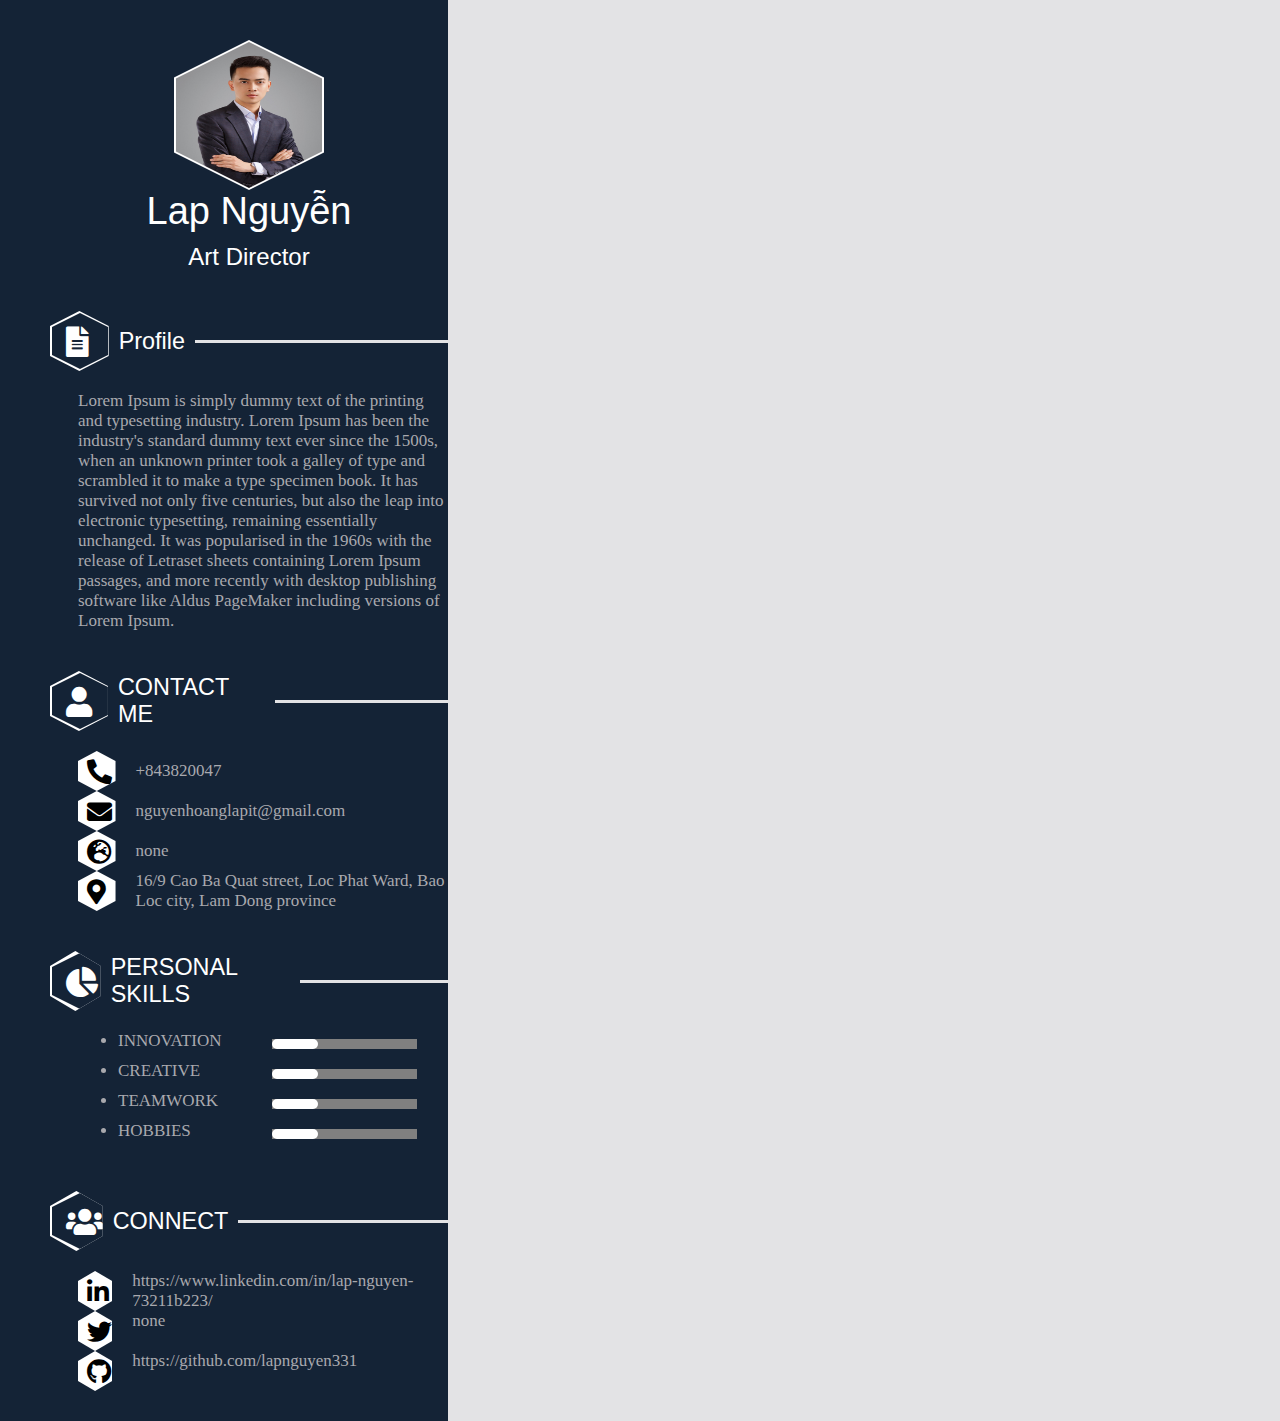
==== ex1_CV/index.html @ 18c1c734 "xong side bar" ====
<html lang="en">
<head>
    <meta charset="UTF-8">
    <meta name="viewport" content="width=device-width, initial-scale=1.0">
    <title>Document</title>
    <link rel="stylesheet" href="https://cdnjs.cloudflare.com/ajax/libs/font-awesome/5.15.4/css/all.min.css" />



    <style>
        /* reset css */
        *{
            margin: 0;
            border: 0;
            box-sizing: border-box;
        }
        body{
            display: flex;
            flex-direction: row;
            background-color:#e3e3e5 ;

        }
        /* side bar */
        #side-bar{
            width: 35%;
            display: flex;
            flex-direction: column;
            height: fit-content;
        }
        #side-bar .container{
            background-color: #142336;
        }
        #side-bar .wrapper{
            margin-left: 50px;
            margin-top: 40px; 
        }
        .title-top{
            margin-top:40px;
        }
        .avatar{
            display: flex;
            flex-direction: column;
            align-items: center;
        }
        .avatar-image{
            width: 150px;
            height: 150px;
        }
        /* poligon */
        .poligon {
        display: inline-block;
        position: relative;
        background: white;
        box-sizing: border-box;
        -webkit-clip-path: polygon(92.32051% 40%, 93.79385% 43.1596%, 94.69616% 46.52704%, 95% 50%, 94.69616% 53.47296%, 93.79385% 56.8404%, 92.32051% 60%, 79.82051% 81.65064%, 77.82089% 84.50639%, 75.35575% 86.97152%, 72.5% 88.97114%, 69.3404% 90.44449%, 65.97296% 91.34679%, 62.5% 91.65064%, 37.5% 91.65064%, 34.02704% 91.34679%, 30.6596% 90.44449%, 27.5% 88.97114%, 24.64425% 86.97152%, 22.17911% 84.50639%, 20.17949% 81.65064%, 7.67949% 60%, 6.20615% 56.8404%, 5.30384% 53.47296%, 5% 50%, 5.30384% 46.52704%, 6.20615% 43.1596%, 7.67949% 40%, 20.17949% 18.34936%, 22.17911% 15.49361%, 24.64425% 13.02848%, 27.5% 11.02886%, 30.6596% 9.55551%, 34.02704% 8.65321%, 37.5% 8.34936%, 62.5% 8.34936%, 65.97296% 8.65321%, 69.3404% 9.55551%, 72.5% 11.02886%, 75.35575% 13.02848%, 77.82089% 15.49361%, 79.82051% 18.34936%);
        clip-path: polygon(50% 0, 100% 25%, 100% 75%, 50% 100%, 0 75%, 0 25%);
        }
        .poligon img, .poli-icon{
            position: absolute;
            -webkit-clip-path: polygon(92.32051% 40%, 93.79385% 43.1596%, 94.69616% 46.52704%, 95% 50%, 94.69616% 53.47296%, 93.79385% 56.8404%, 92.32051% 60%, 79.82051% 81.65064%, 77.82089% 84.50639%, 75.35575% 86.97152%, 72.5% 88.97114%, 69.3404% 90.44449%, 65.97296% 91.34679%, 62.5% 91.65064%, 37.5% 91.65064%, 34.02704% 91.34679%, 30.6596% 90.44449%, 27.5% 88.97114%, 24.64425% 86.97152%, 22.17911% 84.50639%, 20.17949% 81.65064%, 7.67949% 60%, 6.20615% 56.8404%, 5.30384% 53.47296%, 5% 50%, 5.30384% 46.52704%, 6.20615% 43.1596%, 7.67949% 40%, 20.17949% 18.34936%, 22.17911% 15.49361%, 24.64425% 13.02848%, 27.5% 11.02886%, 30.6596% 9.55551%, 34.02704% 8.65321%, 37.5% 8.34936%, 62.5% 8.34936%, 65.97296% 8.65321%, 69.3404% 9.55551%, 72.5% 11.02886%, 75.35575% 13.02848%, 77.82089% 15.49361%, 79.82051% 18.34936%);
            clip-path: polygon(50% 0, 100% 25%, 100% 75%, 50% 100%, 0 75%, 0 25%);
        }
        
        .avatar-image img {
            top: 2px; /* equal to border thickness */
            left: 2px; /* equal to border thickness */
            width: 146px; /* container height - (border thickness * 2) */
            height: 146px; /* container height - (border thickness * 2) */
        }

        .name{
            font-family: Arial, Helvetica, sans-serif;
            font-weight: 300;
            color: #fff;
            font-size: 38px;
            margin-bottom: 10px;
        }
        .job-position{
            font-family: Arial, Helvetica, sans-serif;
            font-weight: 100;
            color: #fff;
            font-size: 24px;
        }
        #side-bar .head{
            display: flex;
            flex-direction: row;
            align-items: center;
        }
        #side-bar .head .icon{
            width: 60px;
            height: 60px;
            background-color: white;
        }
        
        .head .poli-icon{
            background-color: #142336;
            top: 2px; /* equal to border thickness */
            left: 2px; /* equal to border thickness */
            width: 56px; /* container height - (border thickness * 2) */
            height: 56px; /* container height - (border thickness * 2) */
        }
       
        #side-bar .head .icon i {
            position: relative;
            top: 25%;
            left: 25%;
            font-size: 30px;
            width:100%; 
            height: 100%;
            color: white;
        }
        #side-bar .title{
            color: white;
            font-size: 20px;
            font-family:'Segoe UI', Tahoma, Geneva, Verdana, sans-serif;
            margin-left: 10px;
        }
        .title h3{
            font-weight: 400;
        }
        #side-bar .line{
            border-bottom: 3px solid #e3e3e5;
            margin-left: 10px;
            height: 50%;
        }
        .profile .line{
            width: 65%;
        }
        .contact .line{
            width: 45%;
        }
        .skill .line{
            width: 44%;
        }
        .connect .line{
            width: 60%;
        }
        #side-bar .content{
            margin-top: 20px;
            margin-bottom: 30px;
            margin-left: 28px;
            font-size: 17px;
            color: #a9a9ae;
        }
       
        .phone, .email,.website,.address,.social{
            display: flex;
            flex-direction: row;
            align-items: center;
            width: 100%;
        }
        .content .icon{
            width: 40px;
            height: 40px;
            background-color: white;
        }
       
        .content .icon i{
            position: relative;
            top: 20%;
            left: 25%;
            font-size: 25px;
            width:100%; 
            height: 100%;
            color: black;
        }

        .contact .detail{
            margin-left: 20px;
            font-size: 17px;
            color: #a9a9ae;
            width: 90%;
        }
        .skill .content {
            display: flex;
            flex-direction: row;

        }
        .skill .content li {
            margin-bottom: 10px;
        }
        .skill .proccess{
            list-style: none;
            width: 50%;
        }
        /* disable default css of browser */
        progress[value] {
            -webkit-appearance:none;
            -moz-appearance:none;        
             appearance: none;
        }
        .skill  progress[value] {
            border: none;
            width: 100%;
            height: 10px;
            margin: 0 10px;
            border-radius: 10em;
            background: #142336;
        }
        progress[value]::-webkit-progress-value {
            border-radius: 10em;
            background: white;
        }
        progress[value]::-moz-progress-bar {
            border-radius: 15em;
            background: white;
        }                  
        
        .connect .social a{
            display: flex;
            flex-direction: row;
            width: 100%;
            text-decoration: none;

        }
        .connect .social .detail{
            margin-left: 20px;
            color: #a9a9ae;
            width: 100%;
            
        }

        /* content */
    </style>
</head>
<body>
    <!-- side bar -->
    <section id="side-bar">
        <div class="container">
          <div class="wrapper">
            <div class="avatar title-top">
                <div class="avatar-image poligon">
                    <img src="./anh-cv-07.jpg" alt="">
                </div>
                <h3 class="name">Lap Nguyễn</h3>
                <h4 class="job-position">Art Director</h3>
            </div>
            <div class="profile title-top">
                <div class="head">
                    <div class="icon poligon ">
                        <div class="poli-icon">
                            <i  class="fas  fa-file-alt"></i>
                        </div>
                    </div>
                    <div class="title">
                        <h3 >Profile</h3>
                    </div>
                    <div class="line"></div>
                </div>
                <div class="content">
                    <p>Lorem Ipsum is simply dummy text of the printing and typesetting industry. Lorem Ipsum has been the industry's standard dummy text ever since the 1500s, when an unknown printer took a galley of type and scrambled it to make a type specimen book. It has survived not only five centuries, but also the leap into electronic typesetting, remaining essentially unchanged. It was popularised in the 1960s with the release of Letraset sheets containing Lorem Ipsum passages, and more recently with desktop publishing software like Aldus PageMaker including versions of Lorem Ipsum.</p>
                </div>
            </div>
            <div class="contact title-top">
                <div class="head">
                    <div class="icon poligon">
                        <div class="poli-icon">
                            <i class="fas fa-user"></i>
                        </div>
                    </div>
                    <div class="title">
                        <h3>CONTACT ME</h3>
                    </div>
                    <div class="line"></div>
                </div>
                <div class="content ">
                   <div class="phone">
                        <div class="icon poligon">
                                <i class="fas fa-phone-alt"></i>
                        </div>
                        <div class="detail">
                            <p>+843820047</p>
                        </div>
                   </div>
                    <div class="email">
                        <div class="icon poligon">
                            <i class="fas fa-envelope"></i>
                        </div>
                        <div class="detail">
                            <p>nguyenhoanglapit@gmail.com</p>
                        </div>
                   </div>
                    <div class="website">
                        <div class="icon poligon">
                            <i class="fas fa-globe-europe"></i>
                        </div>
                        <div class="detail">
                            <p>none</p>
                        </div>
                   </div>
                    <div class="address">
                        <div class="icon poligon">
                            <i class="fas fa-map-marker-alt"></i>                        </div>
                        <div class="detail">
                            <p>16/9 Cao Ba Quat street, Loc Phat Ward, Bao Loc city, Lam Dong province</p>
                        </div>
                     </div>
                </div>
            </div>
            <div class="skill title-top">
                <div class="head">
                    <div class="icon poligon">
                        <div class="poli-icon">
                            <i class="fas fa-chart-pie"></i>
                        </div>
                    </div>
                    <div class="title">
                        <h3>PERSONAL SKILLS</h3>
                    </div>
                    <div class="line"></div>
                </div>
                <div class="content">
                    <ul  class="label">
                        <li>
                            <p>INNOVATION</p>
                        </li>
                        <li>
                            <p>CREATIVE</p>
                        </li>
                        <li>
                            <p>TEAMWORK</p>
                        </li>
                        <li>
                            <p>HOBBIES</p>
                        </li>
                    </ul>
                    <ul class="proccess">
                        <li>
                            <progress id="file" value="32" max="100"> 32% </progress>
                        </li>
                        <li>
                            <progress id="file" value="32" max="100"> 32% </progress>
                        </li>
                        <li>
                            <progress id="file" value="32" max="100"> 32% </progress>
                        </li>
                        <li>
                            <progress id="file" value="32" max="100"> 32% </progress>
                        </li>
                    </ul>
                </div>
            </div>
            <div class="connect title-top">
                <div class="head">
                    <div class="icon poligon">
                        <div class="poli-icon">
                            <i class="fas fa-users"></i>
                        </div>
                    </div>
                    <div class="title">
                        <h3>CONNECT</h3>
                    </div>
                    <div class="line"></div>
                </div>
                <div class="content">
                    <div class="social">
                        <a href="https://www.linkedin.com/in/lap-nguyen-73211b223/">
                            <div class="icon poligon">
                                <i class="fab fa-linkedin-in"></i>
                            </div>
                            <div class="detail">
                                <p>https://www.linkedin.com/in/lap-nguyen-73211b223/</p>
                            </div>
                        </a>
                   </div>
                    <div class="social">
                        <a href="">
                            <div class="icon poligon">
                                <i class="fab fa-twitter"></i>
                            </div>
                            <div class="detail">
                                <p>none</p>
                            </div>
                        </a>
                   </div>
                   
                    <div class="social">
                        <a href="https://github.com/lapnguyen331">
                            <div class="icon poligon">
                                <i class="fab fa-github"></i>
                            </div>
                            <div class="detail">
                                <p>https://github.com/lapnguyen331</p>
                            </div>
                        </a>
                     </div>
                 </div>
            
                </div>
          </div>
        </div>
    </section>
    <!-- main -->
    <section id="main">

    </section>
</body>
</html>
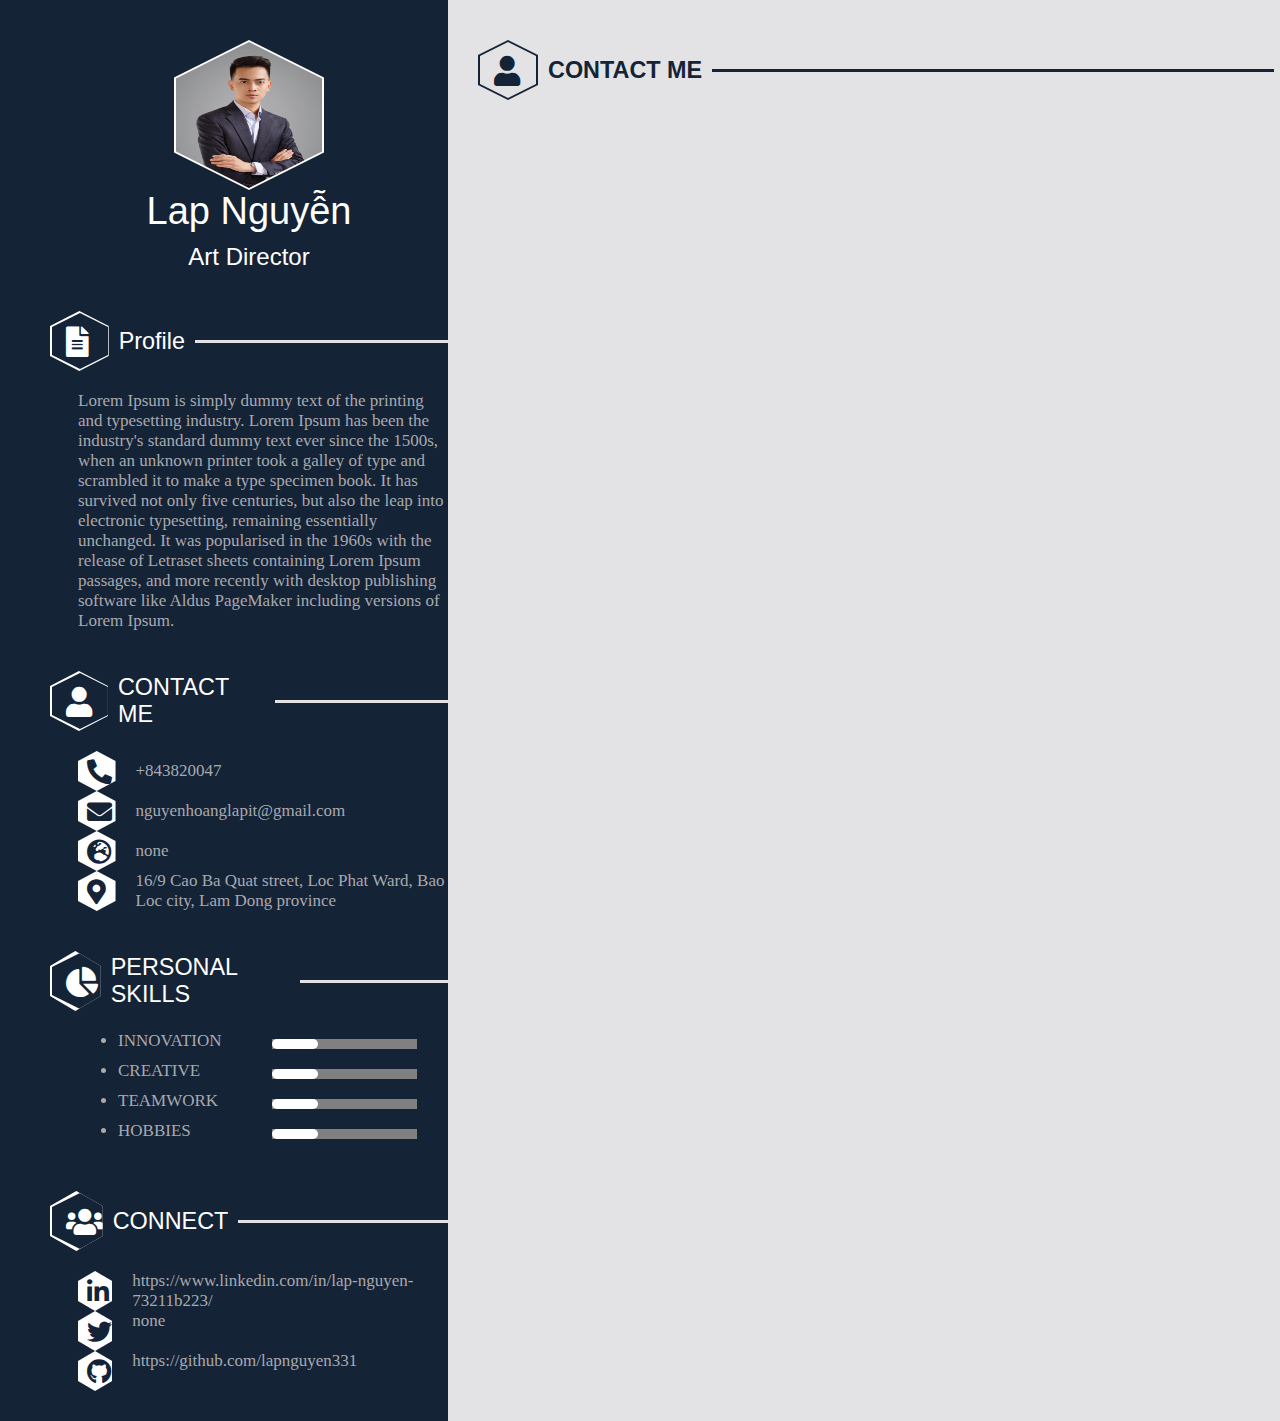
==== commit 164b7c2b: "sửa side bar và header phần content" ====
--- a/ex1_CV/index.html
+++ b/ex1_CV/index.html
@@ -34,7 +34,7 @@
             margin-left: 50px;
             margin-top: 40px; 
         }
-        .title-top{
+        .margin-top{
             margin-top:40px;
         }
         .avatar{
@@ -48,12 +48,12 @@
         }
         /* poligon */
         .poligon {
-        display: inline-block;
-        position: relative;
-        background: white;
-        box-sizing: border-box;
-        -webkit-clip-path: polygon(92.32051% 40%, 93.79385% 43.1596%, 94.69616% 46.52704%, 95% 50%, 94.69616% 53.47296%, 93.79385% 56.8404%, 92.32051% 60%, 79.82051% 81.65064%, 77.82089% 84.50639%, 75.35575% 86.97152%, 72.5% 88.97114%, 69.3404% 90.44449%, 65.97296% 91.34679%, 62.5% 91.65064%, 37.5% 91.65064%, 34.02704% 91.34679%, 30.6596% 90.44449%, 27.5% 88.97114%, 24.64425% 86.97152%, 22.17911% 84.50639%, 20.17949% 81.65064%, 7.67949% 60%, 6.20615% 56.8404%, 5.30384% 53.47296%, 5% 50%, 5.30384% 46.52704%, 6.20615% 43.1596%, 7.67949% 40%, 20.17949% 18.34936%, 22.17911% 15.49361%, 24.64425% 13.02848%, 27.5% 11.02886%, 30.6596% 9.55551%, 34.02704% 8.65321%, 37.5% 8.34936%, 62.5% 8.34936%, 65.97296% 8.65321%, 69.3404% 9.55551%, 72.5% 11.02886%, 75.35575% 13.02848%, 77.82089% 15.49361%, 79.82051% 18.34936%);
-        clip-path: polygon(50% 0, 100% 25%, 100% 75%, 50% 100%, 0 75%, 0 25%);
+            display: inline-block;
+            position: relative;
+            background: white;
+            box-sizing: border-box;
+            -webkit-clip-path: polygon(92.32051% 40%, 93.79385% 43.1596%, 94.69616% 46.52704%, 95% 50%, 94.69616% 53.47296%, 93.79385% 56.8404%, 92.32051% 60%, 79.82051% 81.65064%, 77.82089% 84.50639%, 75.35575% 86.97152%, 72.5% 88.97114%, 69.3404% 90.44449%, 65.97296% 91.34679%, 62.5% 91.65064%, 37.5% 91.65064%, 34.02704% 91.34679%, 30.6596% 90.44449%, 27.5% 88.97114%, 24.64425% 86.97152%, 22.17911% 84.50639%, 20.17949% 81.65064%, 7.67949% 60%, 6.20615% 56.8404%, 5.30384% 53.47296%, 5% 50%, 5.30384% 46.52704%, 6.20615% 43.1596%, 7.67949% 40%, 20.17949% 18.34936%, 22.17911% 15.49361%, 24.64425% 13.02848%, 27.5% 11.02886%, 30.6596% 9.55551%, 34.02704% 8.65321%, 37.5% 8.34936%, 62.5% 8.34936%, 65.97296% 8.65321%, 69.3404% 9.55551%, 72.5% 11.02886%, 75.35575% 13.02848%, 77.82089% 15.49361%, 79.82051% 18.34936%);
+            clip-path: polygon(50% 0, 100% 25%, 100% 75%, 50% 100%, 0 75%, 0 25%);
         }
         .poligon img, .poli-icon{
             position: absolute;
@@ -81,47 +81,79 @@
             color: #fff;
             font-size: 24px;
         }
-        #side-bar .head{
+        #side-bar .head, #main .head{
             display: flex;
             flex-direction: row;
             align-items: center;
         }
-        #side-bar .head .icon{
+         .head .icon{
             width: 60px;
             height: 60px;
+           
+        }
+        #side-bar .head .icon {
             background-color: white;
+        }
+        #main .head .icon {
+            background-color: #142336;
         }
         
         .head .poli-icon{
-            background-color: #142336;
             top: 2px; /* equal to border thickness */
             left: 2px; /* equal to border thickness */
             width: 56px; /* container height - (border thickness * 2) */
             height: 56px; /* container height - (border thickness * 2) */
         }
+        #side-bar .poli-icon{
+            background-color: #142336;
+        }
+        #main .poli-icon{
+            background-color: #e3e3e5;
+        }
        
-        #side-bar .head .icon i {
+         .head .icon i {
             position: relative;
             top: 25%;
             left: 25%;
             font-size: 30px;
             width:100%; 
             height: 100%;
+        }
+        #side-bar .head .icon i{
             color: white;
         }
-        #side-bar .title{
-            color: white;
+        #side-bar .content i{
+            color: #142336;
+        }
+        #main .icon i {
+            color:#142336 ;
+        }
+         .title{
             font-size: 20px;
             font-family:'Segoe UI', Tahoma, Geneva, Verdana, sans-serif;
             margin-left: 10px;
         }
-        .title h3{
+        #side-bar .title{
+            color: white;
+        }
+        #main .title{
+            color: #142336;
+        }
+         .title h3{
             font-weight: 400;
+        }
+        #main .title h3{
+            font-weight: 600;
+        }
+         .line{
+            margin-left: 10px;
+            height: 50%;
         }
         #side-bar .line{
             border-bottom: 3px solid #e3e3e5;
-            margin-left: 10px;
-            height: 50%;
+        }
+        #main .line{
+            border-bottom: 3px solid #142336;
         }
         .profile .line{
             width: 65%;
@@ -134,6 +166,9 @@
         }
         .connect .line{
             width: 60%;
+        }
+        #main .line{
+            width: 70%;
         }
         #side-bar .content{
             margin-top: 20px;
@@ -183,7 +218,7 @@
             list-style: none;
             width: 50%;
         }
-        /* disable default css of browser */
+        /* disable default progress tag css of browser */
         progress[value] {
             -webkit-appearance:none;
             -moz-appearance:none;        
@@ -219,8 +254,18 @@
             width: 100%;
             
         }
-
-        /* content */
+        /* main */
+        #main{
+            width: 65%;
+            display: flex;
+            flex-direction: column;
+            height: fit-content;
+        }
+        #main .container{
+            margin-left: 30px;
+        }
+       
+
     </style>
 </head>
 <body>
@@ -228,14 +273,14 @@
     <section id="side-bar">
         <div class="container">
           <div class="wrapper">
-            <div class="avatar title-top">
+            <div class="avatar margin-top">
                 <div class="avatar-image poligon">
                     <img src="./anh-cv-07.jpg" alt="">
                 </div>
                 <h3 class="name">Lap Nguyễn</h3>
                 <h4 class="job-position">Art Director</h3>
             </div>
-            <div class="profile title-top">
+            <div class="profile margin-top">
                 <div class="head">
                     <div class="icon poligon ">
                         <div class="poli-icon">
@@ -251,7 +296,7 @@
                     <p>Lorem Ipsum is simply dummy text of the printing and typesetting industry. Lorem Ipsum has been the industry's standard dummy text ever since the 1500s, when an unknown printer took a galley of type and scrambled it to make a type specimen book. It has survived not only five centuries, but also the leap into electronic typesetting, remaining essentially unchanged. It was popularised in the 1960s with the release of Letraset sheets containing Lorem Ipsum passages, and more recently with desktop publishing software like Aldus PageMaker including versions of Lorem Ipsum.</p>
                 </div>
             </div>
-            <div class="contact title-top">
+            <div class="contact margin-top">
                 <div class="head">
                     <div class="icon poligon">
                         <div class="poli-icon">
@@ -297,7 +342,7 @@
                      </div>
                 </div>
             </div>
-            <div class="skill title-top">
+            <div class="skill margin-top">
                 <div class="head">
                     <div class="icon poligon">
                         <div class="poli-icon">
@@ -340,7 +385,7 @@
                     </ul>
                 </div>
             </div>
-            <div class="connect title-top">
+            <div class="connect margin-top">
                 <div class="head">
                     <div class="icon poligon">
                         <div class="poli-icon">
@@ -383,16 +428,31 @@
                                 <p>https://github.com/lapnguyen331</p>
                             </div>
                         </a>
-                     </div>
-                 </div>
-            
-                </div>
+                    </div>
+                </div>
+            </div>
           </div>
         </div>
     </section>
     <!-- main -->
     <section id="main">
-
+        <div class="container">
+            <div class=" margin-top">
+                <div class="head">
+                    <div class="icon poligon">
+                        <div class="poli-icon">
+                            <i class="fas fa-user"></i>
+                        </div>
+                    </div>
+                    <div class="title">
+                        <h3>CONTACT ME</h3>
+                    </div>
+                    <div class="line"></div>
+                </div>
+                <div class="content">
+
+                </div>
+        </div>
     </section>
 </body>
 </html>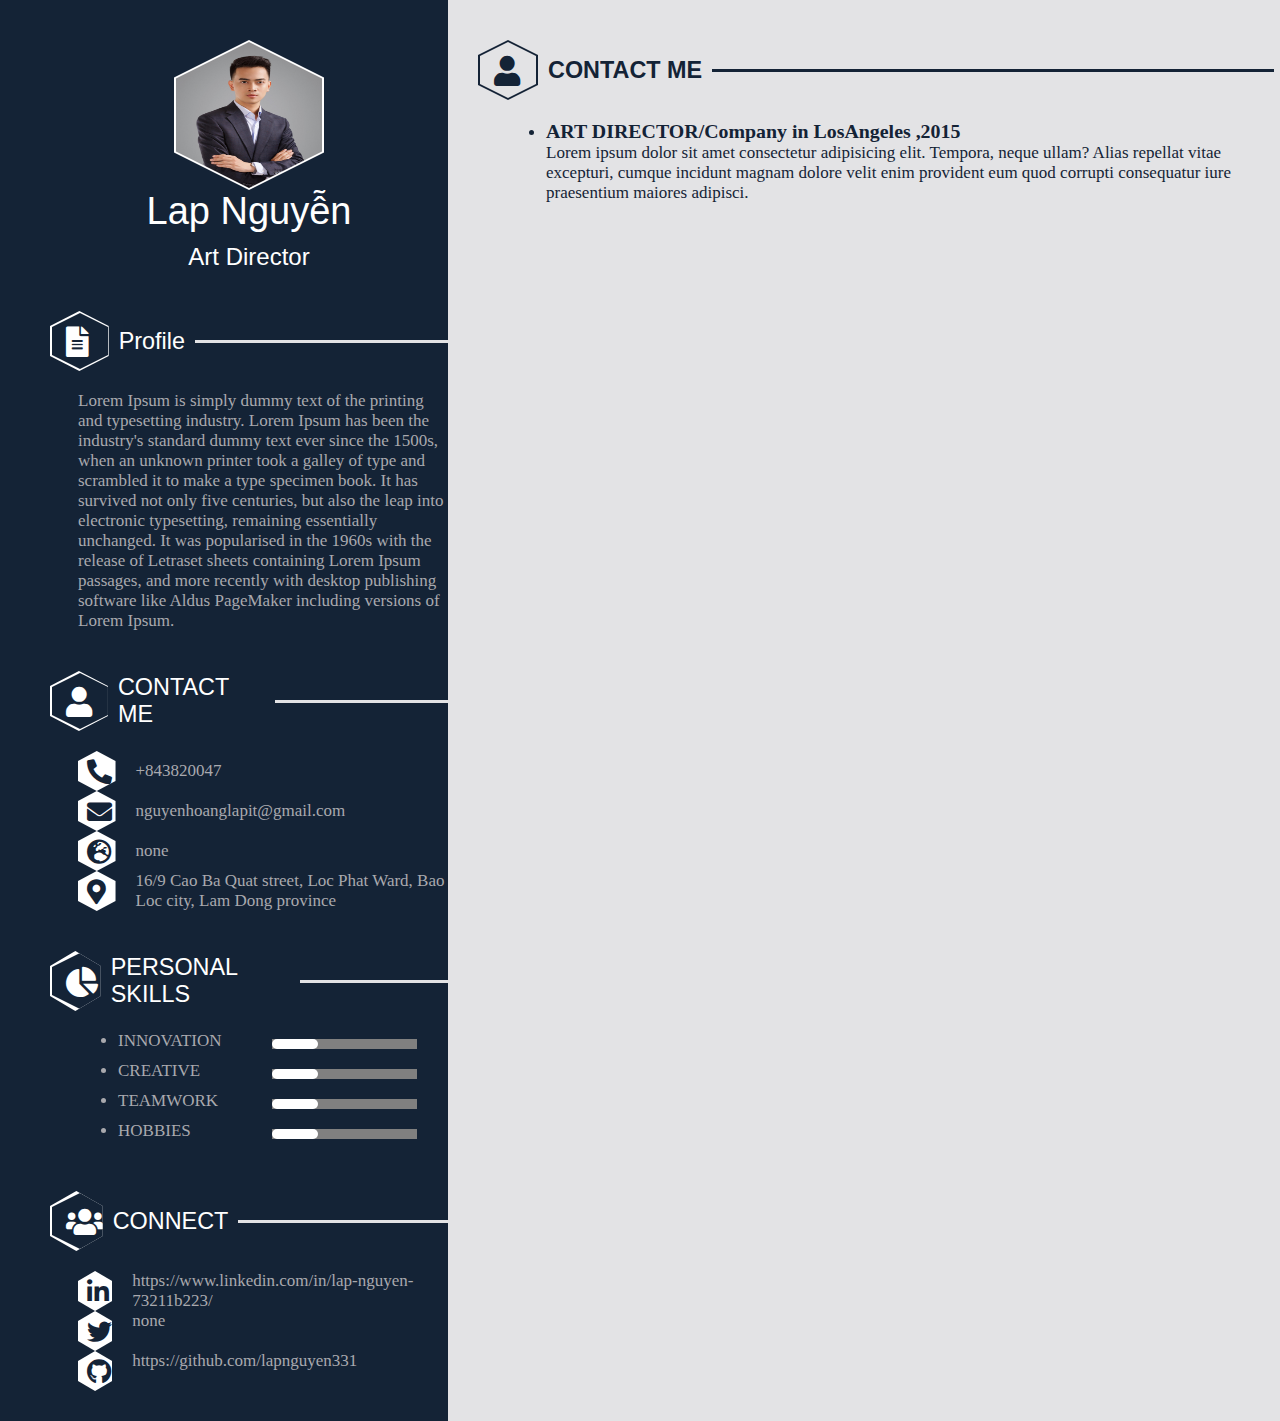
==== commit 1e399b98: "xong header" ====
--- a/ex1_CV/index.html
+++ b/ex1_CV/index.html
@@ -264,6 +264,25 @@
         #main .container{
             margin-left: 30px;
         }
+        #main .content {
+            margin-top: 20px;
+            margin-bottom: 30px;
+            margin-left: 28px;
+            font-size: 17px;
+            color: #142336;
+            
+        }
+        #main .col {
+            display: flex;
+            flex-direction: column;
+        }
+        #main .row {
+            display: flex;
+            flex-direction: row;
+        }
+
+
+
        
 
     </style>
@@ -450,7 +469,17 @@
                     <div class="line"></div>
                 </div>
                 <div class="content">
-
+                    <ul class="col">
+                        <li class="item">
+                            <div class="item">
+                                <h3><b>ART DIRECTOR</b>/<span>Company in LosAngeles ,2015</span></h3>
+                                <div class="detail">
+                                    Lorem ipsum dolor sit amet consectetur adipisicing elit. Tempora, neque ullam? Alias repellat vitae excepturi, cumque incidunt magnam dolore velit enim provident eum quod corrupti consequatur iure praesentium maiores adipisci.
+                                </div>
+                            </div>
+                        </li>
+                        
+                    </ul>
                 </div>
         </div>
     </section>
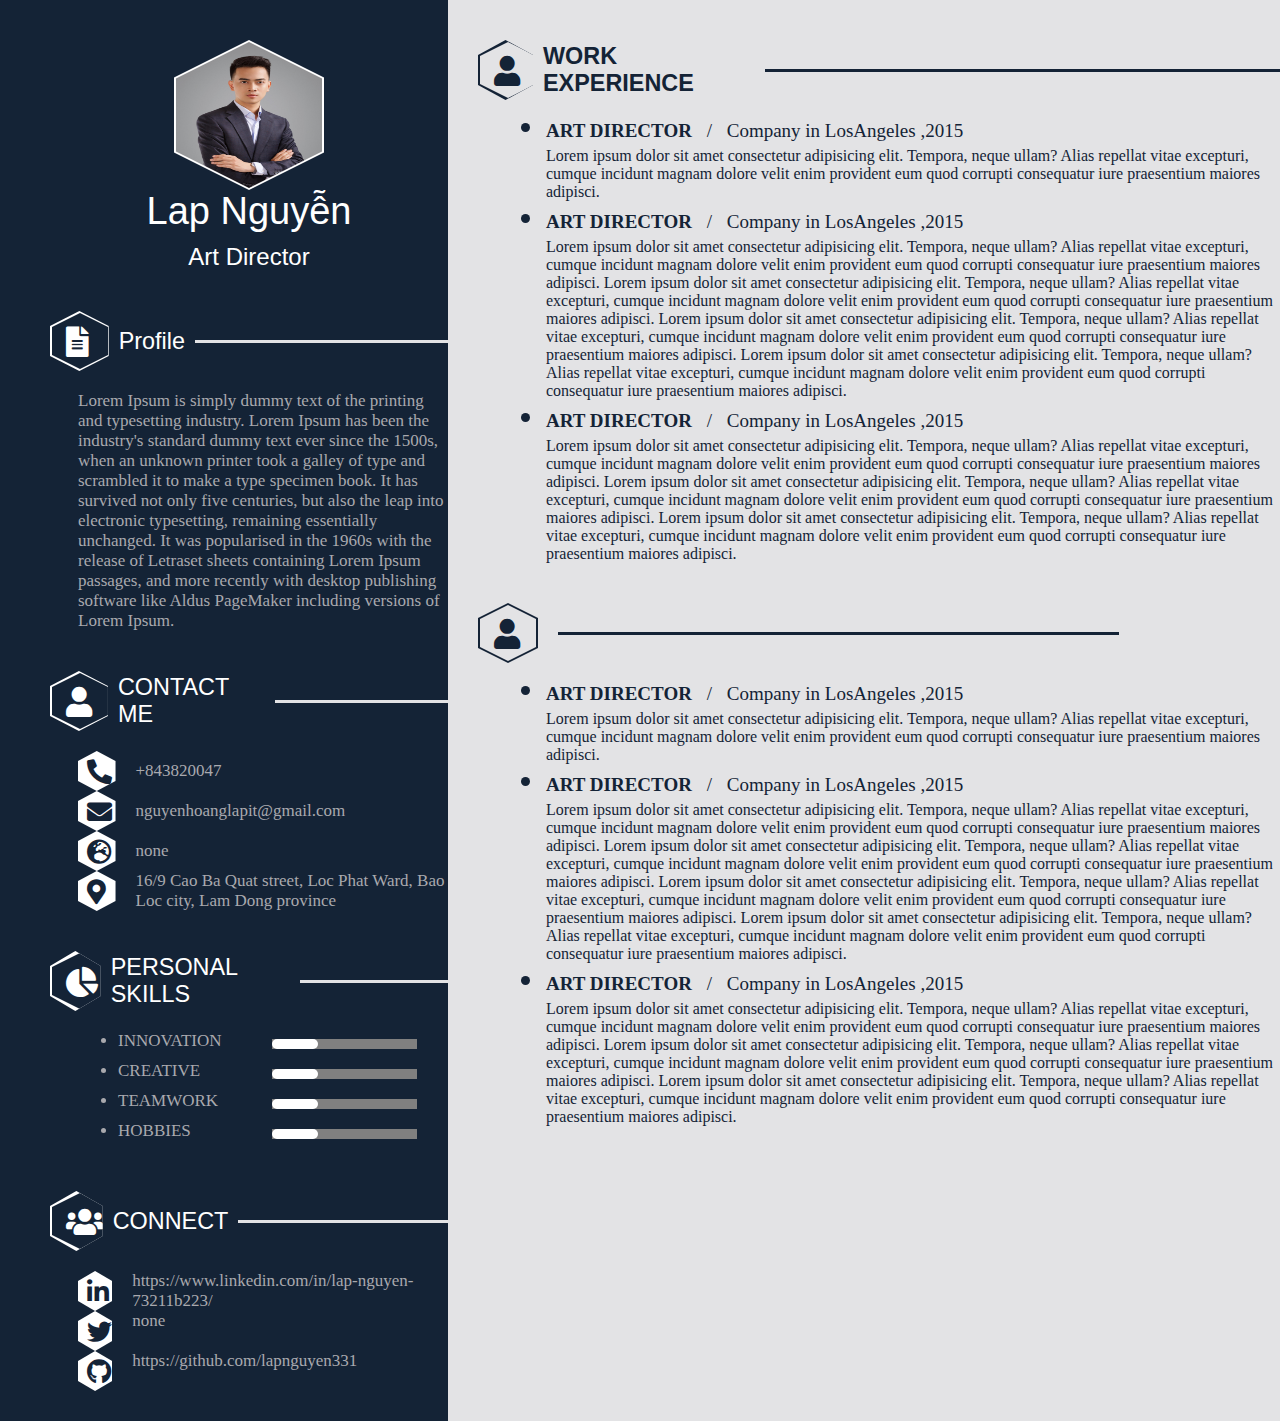
==== commit 2ebbc81f: "complete field" ====
--- a/ex1_CV/index.html
+++ b/ex1_CV/index.html
@@ -265,7 +265,7 @@
             margin-left: 30px;
         }
         #main .content {
-            margin-top: 20px;
+            margin-top: 10px;
             margin-bottom: 30px;
             margin-left: 28px;
             font-size: 17px;
@@ -280,6 +280,22 @@
             display: flex;
             flex-direction: row;
         }
+        #main .item h3{
+            font-size: 19px;
+        }
+        #main .item span{
+            font-weight: 400;
+            margin-left: 10px;
+        }
+        #main li::marker{
+            font-size: 30px;
+        }
+        #main .detail{
+            font-size: 16px;
+            padding-top: 5px;
+            height: fit-content;
+        }
+
 
 
 
@@ -456,7 +472,8 @@
     <!-- main -->
     <section id="main">
         <div class="container">
-            <div class=" margin-top">
+            <!-- field -->
+            <div class="field margin-top">
                 <div class="head">
                     <div class="icon poligon">
                         <div class="poli-icon">
@@ -464,24 +481,100 @@
                         </div>
                     </div>
                     <div class="title">
-                        <h3>CONTACT ME</h3>
+                        <h3>WORK EXPERIENCE</h3>
                     </div>
                     <div class="line"></div>
                 </div>
                 <div class="content">
                     <ul class="col">
                         <li class="item">
-                            <div class="item">
-                                <h3><b>ART DIRECTOR</b>/<span>Company in LosAngeles ,2015</span></h3>
+                            <h3><b>ART DIRECTOR</b>
+                                <span>/</span>
+                                <span>Company in LosAngeles ,2015</span>
+                            </h3>
+                            <div class="detail">
+                                Lorem ipsum dolor sit amet consectetur adipisicing elit. Tempora, neque ullam? Alias repellat vitae excepturi, cumque incidunt magnam dolore velit enim provident eum quod corrupti consequatur iure praesentium maiores adipisci.
+                            </div>
+                        </li>
+                        <li class="item">
+                            <h3><b>ART DIRECTOR</b>
+                                <span>/</span>
+                                <span>Company in LosAngeles ,2015</span>
+                            </h3>
+                            <div class="detail">
+                                Lorem ipsum dolor sit amet consectetur adipisicing elit. Tempora, neque ullam? Alias repellat vitae excepturi, cumque incidunt magnam dolore velit enim provident eum quod corrupti consequatur iure praesentium maiores adipisci.
+                                Lorem ipsum dolor sit amet consectetur adipisicing elit. Tempora, neque ullam? Alias repellat vitae excepturi, cumque incidunt magnam dolore velit enim provident eum quod corrupti consequatur iure praesentium maiores adipisci.
+                                Lorem ipsum dolor sit amet consectetur adipisicing elit. Tempora, neque ullam? Alias repellat vitae excepturi, cumque incidunt magnam dolore velit enim provident eum quod corrupti consequatur iure praesentium maiores adipisci.
+                                Lorem ipsum dolor sit amet consectetur adipisicing elit. Tempora, neque ullam? Alias repellat vitae excepturi, cumque incidunt magnam dolore velit enim provident eum quod corrupti consequatur iure praesentium maiores adipisci.
+
+                            </div>
+                        </li>
+                        <li class="item">
+                            <h3><b>ART DIRECTOR</b>
+                                <span>/</span>
+                                <span>Company in LosAngeles ,2015</span>
+                            </h3>
+                            <div class="detail">
+                                Lorem ipsum dolor sit amet consectetur adipisicing elit. Tempora, neque ullam? Alias repellat vitae excepturi, cumque incidunt magnam dolore velit enim provident eum quod corrupti consequatur iure praesentium maiores adipisci.
+                                Lorem ipsum dolor sit amet consectetur adipisicing elit. Tempora, neque ullam? Alias repellat vitae excepturi, cumque incidunt magnam dolore velit enim provident eum quod corrupti consequatur iure praesentium maiores adipisci.
+                                Lorem ipsum dolor sit amet consectetur adipisicing elit. Tempora, neque ullam? Alias repellat vitae excepturi, cumque incidunt magnam dolore velit enim provident eum quod corrupti consequatur iure praesentium maiores adipisci.
+
+                            </div>
+                        </li>
+                    </ul>
+                </div>
+                <!-- field -->
+                <div class="field margin-top">
+                    <div class="head">
+                        <div class="icon poligon">
+                            <div class="poli-icon">
+                                <i class="fas fa-user"></i>
+                            </div>
+                        </div>
+                        <div class="title">
+                            <h3></h3>
+                        </div>
+                        <div class="line"></div>
+                    </div>
+                    <div class="content">
+                        <ul class="col">
+                            <li class="item">
+                                <h3><b>ART DIRECTOR</b>
+                                    <span>/</span>
+                                    <span>Company in LosAngeles ,2015</span>
+                                </h3>
                                 <div class="detail">
                                     Lorem ipsum dolor sit amet consectetur adipisicing elit. Tempora, neque ullam? Alias repellat vitae excepturi, cumque incidunt magnam dolore velit enim provident eum quod corrupti consequatur iure praesentium maiores adipisci.
                                 </div>
-                            </div>
-                        </li>
-                        
-                    </ul>
-                </div>
-        </div>
+                            </li>
+                            <li class="item">
+                                <h3><b>ART DIRECTOR</b>
+                                    <span>/</span>
+                                    <span>Company in LosAngeles ,2015</span>
+                                </h3>
+                                <div class="detail">
+                                    Lorem ipsum dolor sit amet consectetur adipisicing elit. Tempora, neque ullam? Alias repellat vitae excepturi, cumque incidunt magnam dolore velit enim provident eum quod corrupti consequatur iure praesentium maiores adipisci.
+                                    Lorem ipsum dolor sit amet consectetur adipisicing elit. Tempora, neque ullam? Alias repellat vitae excepturi, cumque incidunt magnam dolore velit enim provident eum quod corrupti consequatur iure praesentium maiores adipisci.
+                                    Lorem ipsum dolor sit amet consectetur adipisicing elit. Tempora, neque ullam? Alias repellat vitae excepturi, cumque incidunt magnam dolore velit enim provident eum quod corrupti consequatur iure praesentium maiores adipisci.
+                                    Lorem ipsum dolor sit amet consectetur adipisicing elit. Tempora, neque ullam? Alias repellat vitae excepturi, cumque incidunt magnam dolore velit enim provident eum quod corrupti consequatur iure praesentium maiores adipisci.
+    
+                                </div>
+                            </li>
+                            <li class="item">
+                                <h3><b>ART DIRECTOR</b>
+                                    <span>/</span>
+                                    <span>Company in LosAngeles ,2015</span>
+                                </h3>
+                                <div class="detail">
+                                    Lorem ipsum dolor sit amet consectetur adipisicing elit. Tempora, neque ullam? Alias repellat vitae excepturi, cumque incidunt magnam dolore velit enim provident eum quod corrupti consequatur iure praesentium maiores adipisci.
+                                    Lorem ipsum dolor sit amet consectetur adipisicing elit. Tempora, neque ullam? Alias repellat vitae excepturi, cumque incidunt magnam dolore velit enim provident eum quod corrupti consequatur iure praesentium maiores adipisci.
+                                    Lorem ipsum dolor sit amet consectetur adipisicing elit. Tempora, neque ullam? Alias repellat vitae excepturi, cumque incidunt magnam dolore velit enim provident eum quod corrupti consequatur iure praesentium maiores adipisci.
+    
+                                </div>
+                            </li>
+                        </ul>
+                    </div>
+            </div>
     </section>
 </body>
 </html>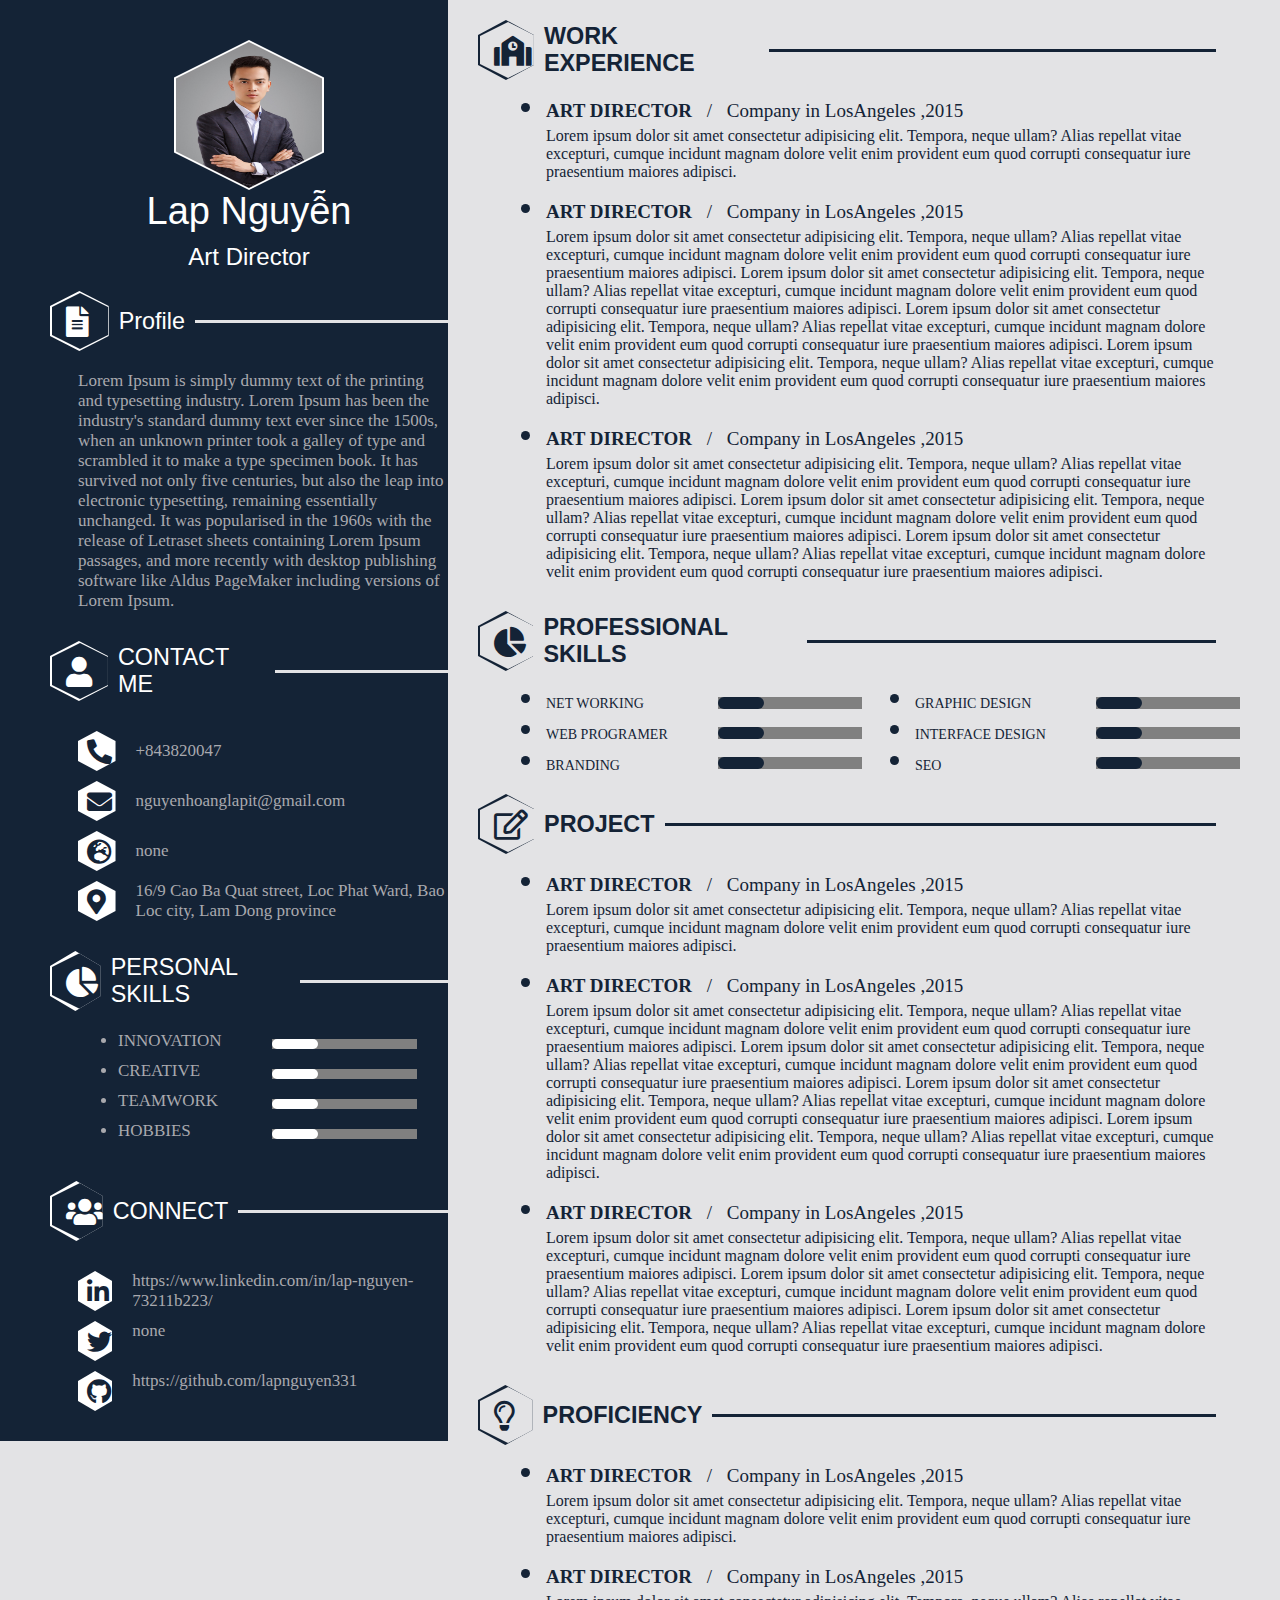
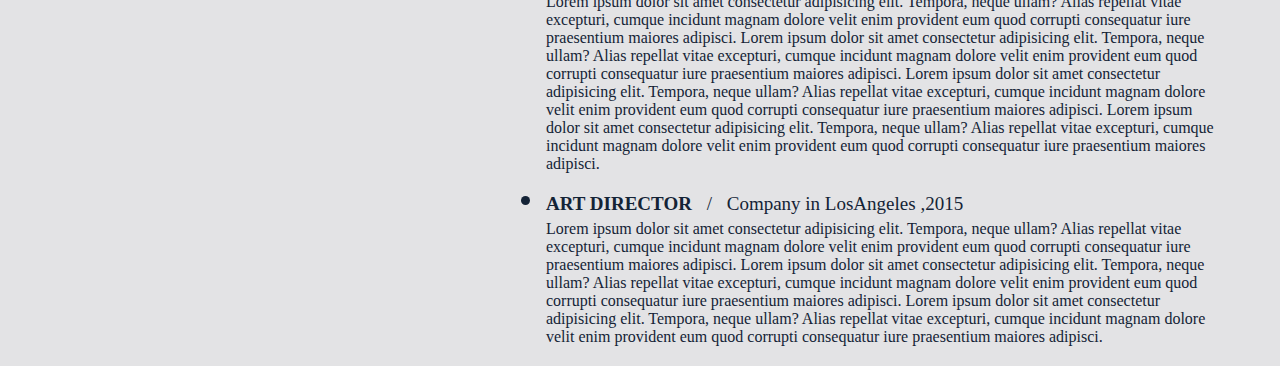
==== commit 41beae75: "xong phần khung" ====
--- a/ex1_CV/index.html
+++ b/ex1_CV/index.html
@@ -18,6 +18,8 @@
             display: flex;
             flex-direction: row;
             background-color:#e3e3e5 ;
+            height: fit-content;
+            max-width:max-content ;
 
         }
         /* side bar */
@@ -25,7 +27,8 @@
             width: 35%;
             display: flex;
             flex-direction: column;
-            height: fit-content;
+            min-height: max-content;
+            background-color: #142336;
         }
         #side-bar .container{
             background-color: #142336;
@@ -35,7 +38,7 @@
             margin-top: 40px; 
         }
         .margin-top{
-            margin-top:40px;
+            margin-top:20px;
         }
         .avatar{
             display: flex;
@@ -152,9 +155,7 @@
         #side-bar .line{
             border-bottom: 3px solid #e3e3e5;
         }
-        #main .line{
-            border-bottom: 3px solid #142336;
-        }
+        
         .profile .line{
             width: 65%;
         }
@@ -167,9 +168,7 @@
         .connect .line{
             width: 60%;
         }
-        #main .line{
-            width: 70%;
-        }
+        
         #side-bar .content{
             margin-top: 20px;
             margin-bottom: 30px;
@@ -183,6 +182,7 @@
             flex-direction: row;
             align-items: center;
             width: 100%;
+            padding-top: 10px;
         }
         .content .icon{
             width: 40px;
@@ -232,11 +232,11 @@
             border-radius: 10em;
             background: #142336;
         }
-        progress[value]::-webkit-progress-value {
+        #side-bar progress[value]::-webkit-progress-value {
             border-radius: 10em;
             background: white;
         }
-        progress[value]::-moz-progress-bar {
+        #side-bar progress[value]::-moz-progress-bar {
             border-radius: 15em;
             background: white;
         }                  
@@ -256,7 +256,7 @@
         }
         /* main */
         #main{
-            width: 65%;
+            width: 60%;
             display: flex;
             flex-direction: column;
             height: fit-content;
@@ -266,7 +266,7 @@
         }
         #main .content {
             margin-top: 10px;
-            margin-bottom: 30px;
+            margin-bottom: 10px;
             margin-left: 28px;
             font-size: 17px;
             color: #142336;
@@ -280,6 +280,9 @@
             display: flex;
             flex-direction: row;
         }
+        #main .item{
+            padding-bottom: 10px;
+        }
         #main .item h3{
             font-size: 19px;
         }
@@ -295,6 +298,54 @@
             padding-top: 5px;
             height: fit-content;
         }
+        #main .line{
+            border-bottom: 3px solid #142336;
+        }
+        #main .line{
+            width: 65%;
+        }
+        
+        #main .prof-skill .line{
+            width: 60%;
+        }
+        #main .education .line{
+            width: 80%;
+        }
+        #main .profit .line{
+            width: 75%;
+        }
+        .no-list-style{
+            list-style: none;
+            margin-top: 10px;
+        }
+        .progress{
+
+        }
+        .width-100{
+            width: 100%;
+        }
+        .width-50{
+            width:50%;
+        }
+        #main .label{
+            font-size: 14px;
+        }
+        .progress  progress[value] {
+            border: none;
+            width: 100%;
+            height: 12px;
+            margin: 0 10px;
+            border-radius: 10em;
+            background: #e3e3e5;
+        }
+        #main progress[value]::-webkit-progress-value {
+            border-radius: 10em;
+            background: #142336;
+        }
+        #main progress[value]::-moz-progress-bar {
+            border-radius: 15em;
+            background: #e3e3e5;
+        }    
 
 
 
@@ -473,11 +524,11 @@
     <section id="main">
         <div class="container">
             <!-- field -->
-            <div class="field margin-top">
+            <div class="work-experience margin-top">
                 <div class="head">
                     <div class="icon poligon">
                         <div class="poli-icon">
-                            <i class="fas fa-user"></i>
+                            <i class="fas fa-school"></i>
                         </div>
                     </div>
                     <div class="title">
@@ -524,15 +575,82 @@
                     </ul>
                 </div>
                 <!-- field -->
-                <div class="field margin-top">
+                <div class="prof-skill margin-top">
                     <div class="head">
                         <div class="icon poligon">
                             <div class="poli-icon">
-                                <i class="fas fa-user"></i>
+                                <i class="fas fa-chart-pie"></i>
                             </div>
                         </div>
                         <div class="title">
-                            <h3></h3>
+                            <h3>PROFESSIONAL SKILLS</h3>
+                        </div>
+                        <div class="line"></div>
+                    </div>
+                    <div class="content row width-100">
+                        <div class="skill-list row width-50">
+                            <ul class="label col">
+                                <li class="">
+                                    <p>NET WORKING</p>
+                                </li>
+                                <li class="">
+                                    <p>WEB PROGRAMER</p>
+                                </li>
+                                <li class="">
+                                    <p>BRANDING</p>
+                                </li>
+                                
+                                
+                            </ul>
+                            <ul class="progress col width-50">
+                                <li class="no-list-style">
+                                    <progress  id="file" value="32" max="100"> 32% </progress>
+                                </li>
+                                <li class="no-list-style">
+                                    <progress id="file" value="32" max="100"> 32% </progress>
+                                </li>
+                                <li class="no-list-style">
+                                    <progress id="file" value="32" max="100"> 32% </progress>
+                                </li>
+                               
+                            </ul>
+
+                        </div>
+                        <div class="skill-list row width-50">
+                            <ul class="label col" >
+                                <li class="">
+                                    <p>GRAPHIC DESIGN</p>
+                                </li>
+                                <li class="">
+                                    <p>INTERFACE DESIGN</p>
+                                </li>
+                                <li class="">
+                                    <p>SEO</p>
+                                </li>
+                            </ul>
+                            <ul class="progress col width-50" >
+                                <li class="no-list-style">
+                                    <progress id="file" value="32" max="100"> 32% </progress>
+                                </li>
+                                <li class="no-list-style">
+                                    <progress id="file" value="32" max="100"> 32% </progress>
+                                </li>
+                                <li class="no-list-style">
+                                    <progress id="file" value="32" max="100"> 32% </progress>
+                                </li> 
+                            </ul>
+                        </div>
+                    </div>
+                <!-- field -->
+                <div class="education margin-top">
+                    <div class="head">
+                        <div class="icon poligon">
+                            <div class="poli-icon">
+                                <i class="far fa-edit"></i>
+                            </div>
+                        </div>
+                        <div class="title">
+                            <h3>PROJECT</h3>
                         </div>
                         <div class="line"></div>
                     </div>
@@ -573,6 +691,57 @@
                                 </div>
                             </li>
                         </ul>
+                </div>
+                <!-- field -->
+                <div class="profit margin-top">
+                    <div class="head">
+                        <div class="icon poligon">
+                            <div class="poli-icon">
+                                <i class="far fa-lightbulb"></i>
+                            </div>
+                        </div>
+                        <div class="title">
+                            <h3>PROFICIENCY</h3>
+                        </div>
+                        <div class="line"></div>
+                    </div>
+                    <div class="content">
+                        <ul class="col">
+                            <li class="item">
+                                <h3><b>ART DIRECTOR</b>
+                                    <span>/</span>
+                                    <span>Company in LosAngeles ,2015</span>
+                                </h3>
+                                <div class="detail">
+                                    Lorem ipsum dolor sit amet consectetur adipisicing elit. Tempora, neque ullam? Alias repellat vitae excepturi, cumque incidunt magnam dolore velit enim provident eum quod corrupti consequatur iure praesentium maiores adipisci.
+                                </div>
+                            </li>
+                            <li class="item">
+                                <h3><b>ART DIRECTOR</b>
+                                    <span>/</span>
+                                    <span>Company in LosAngeles ,2015</span>
+                                </h3>
+                                <div class="detail">
+                                    Lorem ipsum dolor sit amet consectetur adipisicing elit. Tempora, neque ullam? Alias repellat vitae excepturi, cumque incidunt magnam dolore velit enim provident eum quod corrupti consequatur iure praesentium maiores adipisci.
+                                    Lorem ipsum dolor sit amet consectetur adipisicing elit. Tempora, neque ullam? Alias repellat vitae excepturi, cumque incidunt magnam dolore velit enim provident eum quod corrupti consequatur iure praesentium maiores adipisci.
+                                    Lorem ipsum dolor sit amet consectetur adipisicing elit. Tempora, neque ullam? Alias repellat vitae excepturi, cumque incidunt magnam dolore velit enim provident eum quod corrupti consequatur iure praesentium maiores adipisci.
+                                    Lorem ipsum dolor sit amet consectetur adipisicing elit. Tempora, neque ullam? Alias repellat vitae excepturi, cumque incidunt magnam dolore velit enim provident eum quod corrupti consequatur iure praesentium maiores adipisci.
+    
+                                </div>
+                            </li>
+                            <li class="item">
+                                <h3><b>ART DIRECTOR</b>
+                                    <span>/</span>
+                                    <span>Company in LosAngeles ,2015</span>
+                                </h3>
+                                <div class="detail">
+                                    Lorem ipsum dolor sit amet consectetur adipisicing elit. Tempora, neque ullam? Alias repellat vitae excepturi, cumque incidunt magnam dolore velit enim provident eum quod corrupti consequatur iure praesentium maiores adipisci.
+                                    Lorem ipsum dolor sit amet consectetur adipisicing elit. Tempora, neque ullam? Alias repellat vitae excepturi, cumque incidunt magnam dolore velit enim provident eum quod corrupti consequatur iure praesentium maiores adipisci.
+                                    Lorem ipsum dolor sit amet consectetur adipisicing elit. Tempora, neque ullam? Alias repellat vitae excepturi, cumque incidunt magnam dolore velit enim provident eum quod corrupti consequatur iure praesentium maiores adipisci.
+    
+                                </div>
+                            </li>
+                        </ul>
                     </div>
             </div>
     </section>
